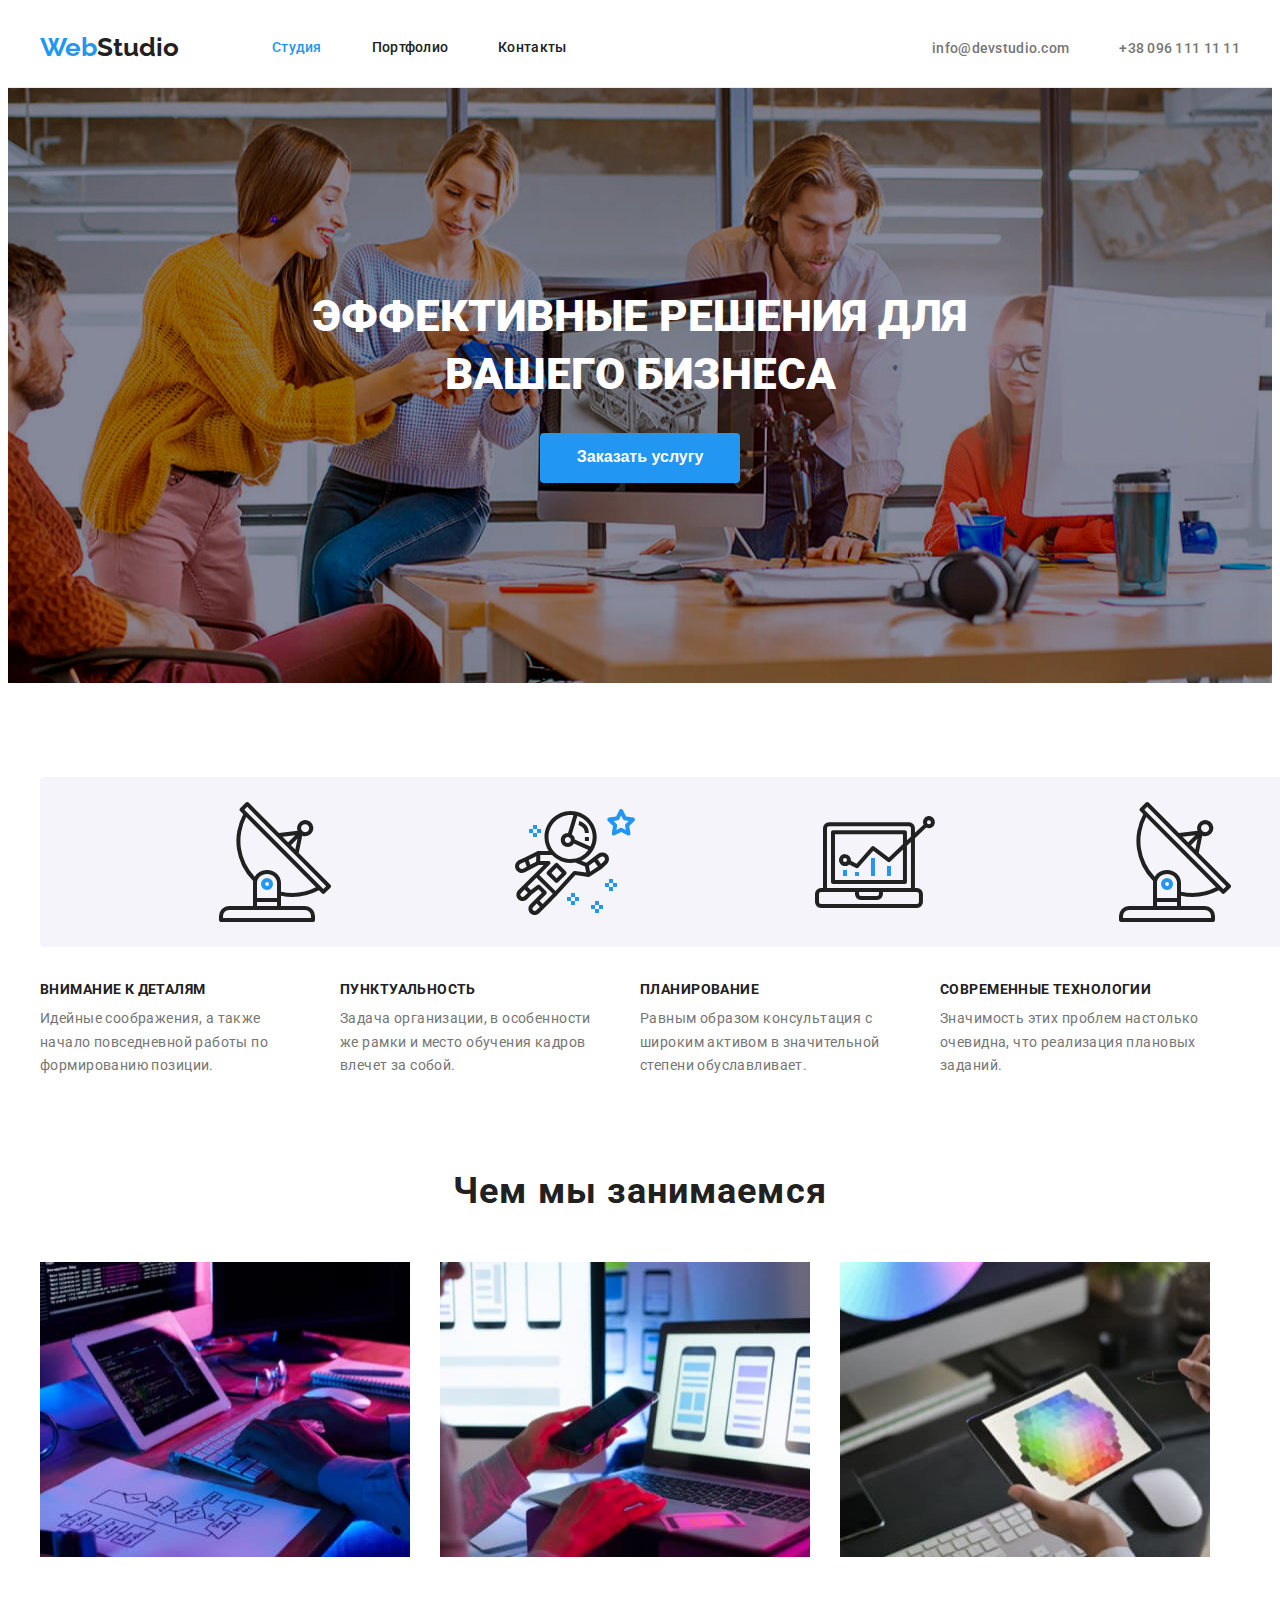
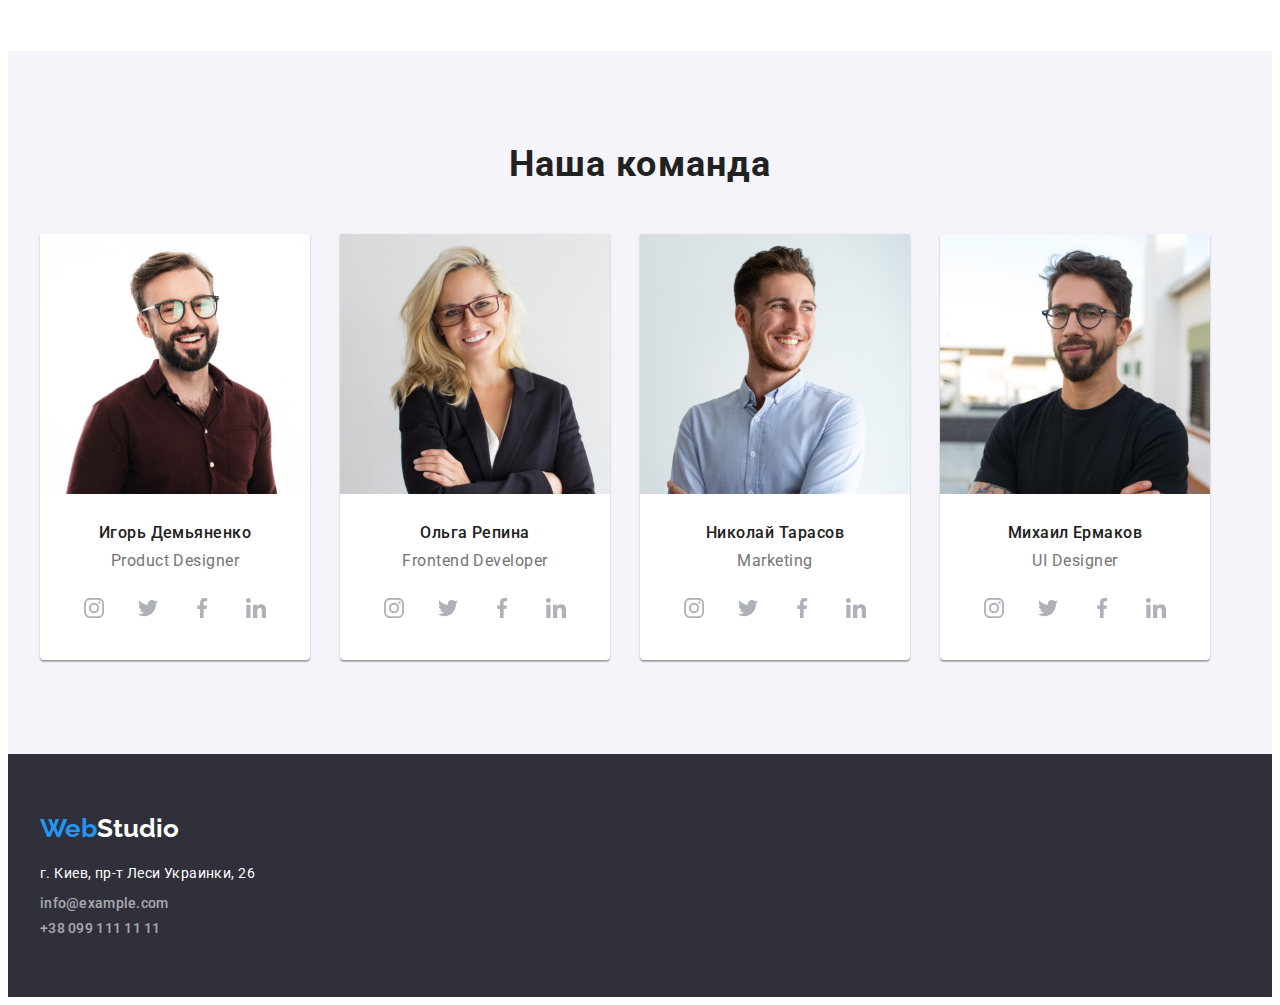
==== index.html @ b16c9fe1 "add bg +benefits icon" ====
<!DOCTYPE html>
<html lang="ru">
  <head>
    <meta charset="UTF-8" />
    <meta http-equiv="X-UA-Compatible" content="IE=edge" />
    <meta name="viewport" content="width=device-width, initial-scale=1.0" />
    <link rel="preconnect" href="https://fonts.googleapis.com" />
    <link rel="preconnect" href="https://fonts.gstatic.com" crossorigin />
    <link
      href="https://fonts.googleapis.com/css2?family=Raleway:wght@700&family=Roboto:wght@400;500;700;900&display=swap"
      rel="stylesheet"
    />
    <link
      rel="stylesheet"
      href="https://cdnjs.cloudflare.com/ajax/libs/modern-normalize/1.1.0/modern-normalize.min.css"
      integrity="sha512-wpPYUAdjBVSE4KJnH1VR1HeZfpl1ub8YT/NKx4PuQ5NmX2tKuGu6U/JRp5y+Y8XG2tV+wKQpNHVUX03MfMFn9Q=="
      crossorigin="anonymous"
      referrerpolicy="no-referrer"
    />
    <link rel="stylesheet" href="./css/styles.css" />
    <title>Document</title>
  </head>
  <body>
    <header>
      <div class="container flex">
      <nav class="flex">
        <a href="index.html" class="logo-head logo" lang="en"
          >Web<span class="logo-head-accent">Studio</span>
        </a>
        <ul class="list flex nav-ul">
          <li><a href="index.html" class="nav-link current">Студия</a></li>
          <li><a href="portfolio.html" class="nav-link">Портфолио</a></li>
          <li><a href="" class="nav-link">Контакты</a></li>
        </ul>
      </nav>
      <ul class="list flex contacts">
        <li>
          <a href="mailto:info@devstudio.com" class="contacts-nav">info@devstudio.com</a>
        </li>
         <li>
            <a href="tel:+380961111111" class="contacts-nav">+38 096 111 11 11</a>
         </li>
      </ul>
    </header>

    <main>
      <section class="order-section section-wrap section bg-image-order"> 
      <div class="container">
        <h1 class="order-title">Эффективные решения для вашего бизнеса</h1>
        <button type="button" class="order-button">Заказать услугу</button>
      </div>
      </section>
      
      <section class="section">
         <div class="container">
        <h2 class="visually-hidden">benefits</h2>
        <ul class="list flex list-benefits">
          <li class="benefit-cards">
            <svg class="benefits-icon" width="70" height="70"> 
               <use href="./images/icons.svg#icon-antenna"></use>
            </svg>
            <h3 class="benefit-title">Внимание к деталям</h3>
            <p class="benefit-text">
              Идейные соображения, а также начало повседневной работы по формированию позиции.
            </p>
          </li>

          <li class="benefit-cards">
            <svg class="benefits-icon" width="70" height="70"> 
               <use href="./images/icons.svg#icon-astronaut"></use>
            </svg>
            <h3 class="benefit-title">Пунктуальность</h3>
            <p class="benefit-text">
              Задача организации, в особенности же рамки и место обучения кадров влечет за собой.
            </p>
          </li>

          <li class="benefit-cards">
            <svg class="benefits-icon" width="70" height="70"> 
               <use href="./images/icons.svg#icon-diagram"></use>
            </svg>
            <h3 class="benefit-title">Планирование</h3>
            <p class="benefit-text">
              Равным образом консультация с широким активом в значительной степени обуславливает.
            </p>
          </li>

          <li class="benefit-cards">
            <svg class="benefits-icon" width="70" height="70"> 
               <use href="./images/icons.svg#icon-antenna"></use>
            </svg>
            <h3 class="benefit-title">Современные технологии</h3>
            <p class="benefit-text">
              Значимость этих проблем настолько очевидна, что реализация плановых заданий.
            </p>
          </li>
        </ul>
      </div>
      </section>

      <section class="section">
         <div class="container">
        <h2 class="title">Чем мы занимаемся</h2>
        <ul class="list-work flex">
          <li>
            <img src="./images/benefits-images/coding_1.jpg" alt="coding 1" width="370" height="295" />
          </li>
          <li>
            <img src="./images/benefits-images/coding_mobile.jpg" alt="coding mobile" width="370" height="295" />
          </li>
          <li>
            <img src="./images/benefits-images/graphic_tablet.jpg" alt="graphic tablet" width="370" height="295" />
          </li>
        </ul>
      </div>
      </section>

      <section class="hero-bg section">
      <div class="container">
        <h2 class="title">Наша команда</h2>

        <ul class="list flex list-hero">
          <li class="bg-cards">
            <img src="./images/hero-images/Igor.jpg" alt="Igor" width="270" height="260" />
            <div class="hero-text-card">
            <h3 class="hero-name">Игорь Демьяненко</h3>
            <p lang="en" class="hero-text">Product Designer</p>
            <ul class="list flex social-list">
               <li class="social-item">
                  <a 
                  class="social-link"
                  href=""
                  rel="noopener nooferrer"
                  target="_blank"
                  aria-label="instagram"
                  >  
                     <svg class="social-icon" width="20" height="20"> 
                        <use href="./images/icons.svg#icon-instagram"></use>
                     </svg>
                  </a>
               </li>
               <li class="social-item">
                  <a 
                  class="social-link"
                  href=""
                  rel="noopener nooferrer"
                  target="_blank"
                  aria-label="twitter"
                  >
                     <svg class="social-icon" width="20" height="20"> 
                        <use href="./images/icons.svg#icon-twitter"></use>
                     </svg>
                  </a>
               </li>
               <li class="social-item">
                  <a 
                  class="social-link"
                  href=""
                  rel="noopener nooferrer"
                  target="_blank"
                  aria-label="facebook"
                  >
                     <svg class="social-icon" width="20" height="20"> 
                        <use href="./images/icons.svg#icon-facebook"></use>
                     </svg>
                  </a>
               </li>
               <li class="social-item">
                  <a 
                  class="social-link"
                  href=""
                  rel="noopener nooferrer"
                  target="_blank"
                  aria-label="linkedin"
                  >
                     <svg class="social-icon" width="20" height="20"> 
                        <use href="./images/icons.svg#icon-linkedin"></use>
                     </svg>
                  </a>
               </li>
            </ul>
            </div>
          </li>

          <li class="bg-cards">
            <img src="./images/hero-images/Olga.jpg" alt="Olga" width="270" height="260" />
            <div class="hero-text-card">
            <h3 class="hero-name">Ольга Репина</h3>
            <p lang="en" class="hero-text">Frontend Developer</p>
            <ul class="list flex social-list">
               <li class="social-item">
                  <a 
                  class="social-link"
                  href=""
                  rel="noopener nooferrer"
                  target="_blank"
                  aria-label="instagram"
                  >  
                     <svg class="social-icon" width="20" height="20"> 
                        <use href="./images/icons.svg#icon-instagram"></use>
                     </svg>
                  </a>
               </li>
               <li class="social-item">
                  <a 
                  class="social-link"
                  href=""
                  rel="noopener nooferrer"
                  target="_blank"
                  aria-label="twitter"
                  >
                     <svg class="social-icon" width="20" height="20"> 
                        <use href="./images/icons.svg#icon-twitter"></use>
                     </svg>
                  </a>
               </li>
               <li class="social-item">
                  <a 
                  class="social-link"
                  href=""
                  rel="noopener nooferrer"
                  target="_blank"
                  aria-label="facebook"
                  >
                     <svg class="social-icon" width="20" height="20"> 
                        <use href="./images/icons.svg#icon-facebook"></use>
                     </svg>
                  </a>
               </li>
               <li class="social-item">
                  <a 
                  class="social-link"
                  href=""
                  rel="noopener nooferrer"
                  target="_blank"
                  aria-label="linkedin"
                  >
                     <svg class="social-icon" width="20" height="20"> 
                        <use href="./images/icons.svg#icon-linkedin"></use>
                     </svg>
                  </a>
               </li>
            </ul>
            </div>
          </li>

          <li class="bg-cards">
            <img src="./images/hero-images/Nicolai.jpg" alt="Nicolai" width="270" height="260" />
            <div class="hero-text-card">
            <h3 class="hero-name">Николай Тарасов</h3>
            <p lang="en" class="hero-text">Marketing</p>
            <ul class="list flex social-list">
               <li class="social-item">
                  <a 
                  class="social-link"
                  href=""
                  rel="noopener nooferrer"
                  target="_blank"
                  aria-label="instagram"
                  >  
                     <svg class="social-icon" width="20" height="20"> 
                        <use href="./images/icons.svg#icon-instagram"></use>
                     </svg>
                  </a>
               </li>
               <li class="social-item">
                  <a 
                  class="social-link"
                  href=""
                  rel="noopener nooferrer"
                  target="_blank"
                  aria-label="twitter"
                  >
                     <svg class="social-icon" width="20" height="20"> 
                        <use href="./images/icons.svg#icon-twitter"></use>
                     </svg>
                  </a>
               </li>
               <li class="social-item">
                  <a 
                  class="social-link"
                  href=""
                  rel="noopener nooferrer"
                  target="_blank"
                  aria-label="facebook"
                  >
                     <svg class="social-icon" width="20" height="20"> 
                        <use href="./images/icons.svg#icon-facebook"></use>
                     </svg>
                  </a>
               </li>
               <li class="social-item">
                  <a 
                  class="social-link"
                  href=""
                  rel="noopener nooferrer"
                  target="_blank"
                  aria-label="linkedin"
                  >
                     <svg class="social-icon" width="20" height="20"> 
                        <use href="./images/icons.svg#icon-linkedin"></use>
                     </svg>
                  </a>
               </li>
            </ul>
            </div>
          </li>

          <li class="bg-cards">
            <img src="./images/hero-images/Mihail.jpg" alt="Mihail" width="270" height="260" />
            <div class="hero-text-card">
            <h3 class="hero-name">Михаил Ермаков</h3>
            <p lang="en" class="hero-text">UI Designer</p>
            <ul class="list flex social-list">
               <li class="social-item">
                  <a 
                  class="social-link"
                  href=""
                  rel="noopener nooferrer"
                  target="_blank"
                  aria-label="instagram"
                  >  
                     <svg class="social-icon" width="20" height="20"> 
                        <use href="./images/icons.svg#icon-instagram"></use>
                     </svg>
                  </a>
               </li>
               <li class="social-item">
                  <a 
                  class="social-link"
                  href=""
                  rel="noopener nooferrer"
                  target="_blank"
                  aria-label="twitter"
                  >
                     <svg class="social-icon" width="20" height="20"> 
                        <use href="./images/icons.svg#icon-twitter"></use>
                     </svg>
                  </a>
               </li>
               <li class="social-item">
                  <a 
                  class="social-link"
                  href=""
                  rel="noopener nooferrer"
                  target="_blank"
                  aria-label="facebook"
                  >
                     <svg class="social-icon" width="20" height="20"> 
                        <use href="./images/icons.svg#icon-facebook"></use>
                     </svg>
                  </a>
               </li>
               <li class="social-item">
                  <a 
                  class="social-link"
                  href=""
                  rel="noopener nooferrer"
                  target="_blank"
                  aria-label="linkedin"
                  >
                     <svg class="social-icon" width="20" height="20"> 
                        <use href="./images/icons.svg#icon-linkedin"></use>
                     </svg>
                  </a>
               </li>
            </ul>
         </div>
          </li>
        </ul>
      </div>
      </section>
    </main>

    <footer class="footer-bg">
      <div class="container">
      <a href="index.html" lang="en" class="logo-foot"
        >Web<span class="logo-foot-accent">Studio</span></a
      >
      <address>
        <ul class="list foot-align">
          <li class="list-foot-item">
            <a
              href="//www.google.com/maps/place/бул.+Леси+Украинки,+26"
              target="_blank"
              class="address"
              >г. Киев, пр-т Леси Украинки, 26</a
            >
          </li>
          <li class="list-foot-item"><a href="mailto:info@example.com" class="contacts-foot">info@example.com</a></li>
          <li><a href="tel:+380991111111" class="contacts-foot">+38 099 111 11 11</a></li>
        </ul>
      </address>
      </div>
    </footer>
  </body>
</html>
---- css/styles.css ----
:root {
  /*fonts*/
  --main-fonts: 'Roboto', sans-serif;
  --logo-fonts: 'Raleway', sans-serif;

  /*bg colors*/
  --dark-bg-color: #2f303a;
  --light-bg-color: #f5f4fa;

  /*text colors*/
  --main-text-color: #212121;
  --accent-text-color: #2196f3;
}

body {
  font-family: var(--main-fonts), sans-serif;
  color: var(--main-text-color);
}
header {
  border-bottom: 1px solid #ececec;
}
img {
  display: block;
}

h1,
h2,
h3,
h4,
h5,
h6,
p,
ul {
  margin: 0;
  padding: 0;
}
.list {
  list-style: none;
}
.title {
  margin-bottom: 50px;
  font-weight: 700;
  font-size: 36px;
  line-height: 1.1;
  text-align: center;
  letter-spacing: 0.03em;
  color: var(--main-text-color);
}
.flex {
  display: flex;
  align-items: center;
}
.section {
  padding-top: 94px;
  padding-bottom: 94px;
}
.section:nth-child(2) {
  padding-bottom: 0;
}

.container {
  width: 1200px;
  padding-right: 15px;
  padding-left: 15px;
  margin-left: auto;
  margin-right: auto;
}

/*header*/
.logo-head {
  font-family: var(--logo-fonts);
  font-weight: 700;
  font-size: 26px;
  line-height: 1.1;
  text-decoration: none;
  color: var(--accent-text-color);
}
.logo-head-accent {
  color: var(--main-text-color);
}
.nav-ul {
  margin-left: 93px;
  gap: 50px;
}
.nav-link {
  padding-top: 32px;
  padding-bottom: 32px;
  font-weight: 500;
  font-size: 14px;
  line-height: 1.1;
  letter-spacing: 0.02em;
  text-decoration: none;
  color: var(--main-text-color);
  display: block;
}
.current {
  font-weight: 500;
  font-size: 14px;
  line-height: 1.1;
  letter-spacing: 0.02em;
  text-decoration: none;
  color: var(--accent-text-color);
}
.nav-link:hover {
  color: var(--accent-text-color);
}
.nav-link:focus {
  color: var(--accent-text-color);
}
.contacts {
  margin-left: auto;
  gap: 50px;
}
.contacts-nav {
  font-weight: 500;
  font-size: 14px;
  line-height: 1.1;
  letter-spacing: 0.02em;
  text-decoration: none;
  color: #757575;
}
.contacts-nav:hover {
  color: var(--accent-text-color);
}
.contacts-nav:focus {
  color: var(--accent-text-color);
}

/*index html*/

/*order section*/
.section-wrap {
  padding-top: 200px;
  padding-bottom: 200px;
  text-align: center;
}
.order-section {
  background: var(--dark-bg-color);
}
.order-title {
  width: 700px;
  margin: 0 auto;

  text-transform: uppercase;
  font-weight: 900;
  font-size: 44px;
  line-height: 1.3;
  color: #ffffff;
}
.order-button {
  box-shadow: 0px 4px 4px rgba(0, 0, 0, 0.15);
  border: none;
  border-radius: 4px;

  margin-top: 30px;
  min-height: 50px;
  min-width: 200px;
  padding: 10px 32px;

  font-weight: 700;
  font-size: 16px;
  line-height: 1.8;
  color: #ffffff;
  cursor: pointer;
  background-color: var(--accent-text-color);
}
.order-button:hover {
  background-color: #188ce8;
}
.order-button:focus {
  background-color: #188ce8;
}
.bg-image-order {
  max-width: 1600px;
  margin-left: auto;
  margin-right: auto;

  background-repeat: no-repeat;
  background-image: url(/images/background.jpg);
  background-position: center;
}
/*benefits section*/
.visually-hidden {
  position: absolute;
  width: 1px;
  height: 1px;
  margin: -1px;
  border: 0;
  padding: 0;
  white-space: nowrap;
  clip-path: inset(100%);
  clip: rect(0 0 0 0);
  overflow: hidden;
}
.benefit-cards {
  width: 270px;
}
.list-benefits {
  gap: 30px;
}
.benefit-title {
  font-weight: 700;
  font-size: 14px;
  line-height: 16px;
  letter-spacing: 0.03em;
  text-transform: uppercase;
  color: var(--main-text-color);
}
.benefit-text {
  margin-top: 10px;
  font-weight: 400;
  font-size: 14px;
  line-height: 1.7;
  letter-spacing: 0.03em;
  color: #757575;
}
.list-work {
  list-style: none;
  gap: 30px;
}
.benefits-icon {
   width: 270px;
   height: 120px;
   background: #F5F4FA;
   border-radius: 4px;
   padding: 25px 100px;
   margin-bottom: 30px;
}
/*hero section*/

.hero-bg {
  background-color: var(--light-bg-color);
}

.hero-name {
  font-weight: 500;
  font-size: 16px;
  line-height: 1.1;
  text-align: center;
  letter-spacing: 0.03em;
  color: var(--main-text-color);
}
.hero-text {
  margin-top: 10px;
  font-weight: 400;
  font-size: 16px;
  line-height: 1.1;
  text-align: center;
  letter-spacing: 0.03em;
  color: #757575;
  margin-bottom: 16px;
}
.list-hero {
  gap: 30px;
}
.hero-text-card {
  padding: 30px 20px;
}
.bg-cards {
  width: 270px;
  padding: auto;

  background: #ffffff;
  box-shadow: 0px 1px 3px rgba(0, 0, 0, 0.12), 0px 1px 1px rgba(0, 0, 0, 0.14),
    0px 2px 1px rgba(0, 0, 0, 0.2);
  border-radius: 0px 0px 4px 4px;
}
.social-list {
  align-items: center;
  justify-content: center;
  gap: 10px;
}
.social-item {
}
.social-link {
  align-items: center;
  justify-content: center;
  display: flex;
  width: 44px;
  height: 44px;
  background-color: #ffffff;
  border-radius: 50%;
}
.social-icon {
  fill: #afb1b8;
}
.social-link:hover,
.social-link:focus {
  background-color: #2196f3;
}
.social-link:hover .social-icon,
.social-link:focus .social-icon {
  fill: #ffffff;
}

/*portfolio*/

/*section*/
.portfolio-section {
  padding-top: 94px;
  padding-bottom: 94px;
}
.visually-hidden {
  position: absolute;
  width: 1px;
  height: 1px;
  margin: -1px;
  border: 0;
  padding: 0;
  white-space: nowrap;
  clip-path: inset(100%);
  clip: rect(0 0 0 0);
  overflow: hidden;
}
.nav-butons {
  background: #f5f4fa;
  border: none;
  border-radius: 4px;

  font-weight: 500;
  font-size: 16px;
  line-height: 1.6;
  text-align: center;
  letter-spacing: 0.03em;
  cursor: pointer;
  color: var(--main-text-color);
  background: var(--light-bg-color);
  padding: 6px 22px;
}
.current-btn {
  background: #2196f3;
  box-shadow: 0px 4px 4px rgba(0, 0, 0, 0.15);
  color: #ffffff;
  background: var(--accent-text-color);
}
.flex-btn {
  justify-content: center;
  display: flex;
  gap: 8px;
}

.flex-wrap-portfolio {
  padding: 0;
  margin: 0;
  margin-top: 50px;
  display: flex;
  flex-wrap: wrap;
  gap: 30px;
}
.hero-card {
  display: inline-block;

  background: #ffffff;

  cursor: pointer;
  text-decoration: none;
}
.text-card {
  border-left: 1px solid #eeeeee;
  border-right: 1px solid #eeeeee;
  border-bottom: 1px solid #eeeeee;
  padding: 20px 24px;
}
.hero-title {
  margin-bottom: 4px;
  font-weight: 700;
  font-size: 18px;
  line-height: 2;
  letter-spacing: 0.06em;
  color: var(--main-text-color);
}
.portfolio-text {
  display: inline;
  padding-left: 0px;
  font-weight: 400;
  font-size: 16px;
  line-height: 1.8;
  letter-spacing: 0.03em;
  color: #757575;
}
.nav-butons:hover {
  color: #ffffff;
  background-color: var(--accent-text-color);
}
.nav-butons:focus {
  color: #ffffff;
  background-color: var(--accent-text-color);
}

/*footer*/
.footer-bg {
  padding-top: 60px;
  padding-bottom: 60px;
  background: var(--dark-bg-color);
}
.foot-align {
  padding-left: 0;
}
.logo-foot {
  margin-bottom: 20px;
  display: inline-block;
  font-family: var(--logo-fonts);
  font-weight: 700;
  font-size: 26px;
  line-height: 1.1;
  text-decoration: none;
  color: var(--accent-text-color);
}
.logo-foot-accent {
  color: #ffffff;
}
.list-foot-item {
  margin-top: 0;
  margin-bottom: 10px;
}
.address {
  display: block;
  font-style: normal;
  font-weight: 400;
  font-size: 14px;
  line-height: 1.7;
  letter-spacing: 0.03em;
  color: #ffffff;
  text-decoration: none;
}
.contacts-foot {
  display: block;
  font-style: normal;
  font-weight: 500;
  font-size: 14px;
  line-height: 1.1;
  letter-spacing: 0.02em;
  text-decoration: none;
  color: rgba(255, 255, 255, 0.6);
}
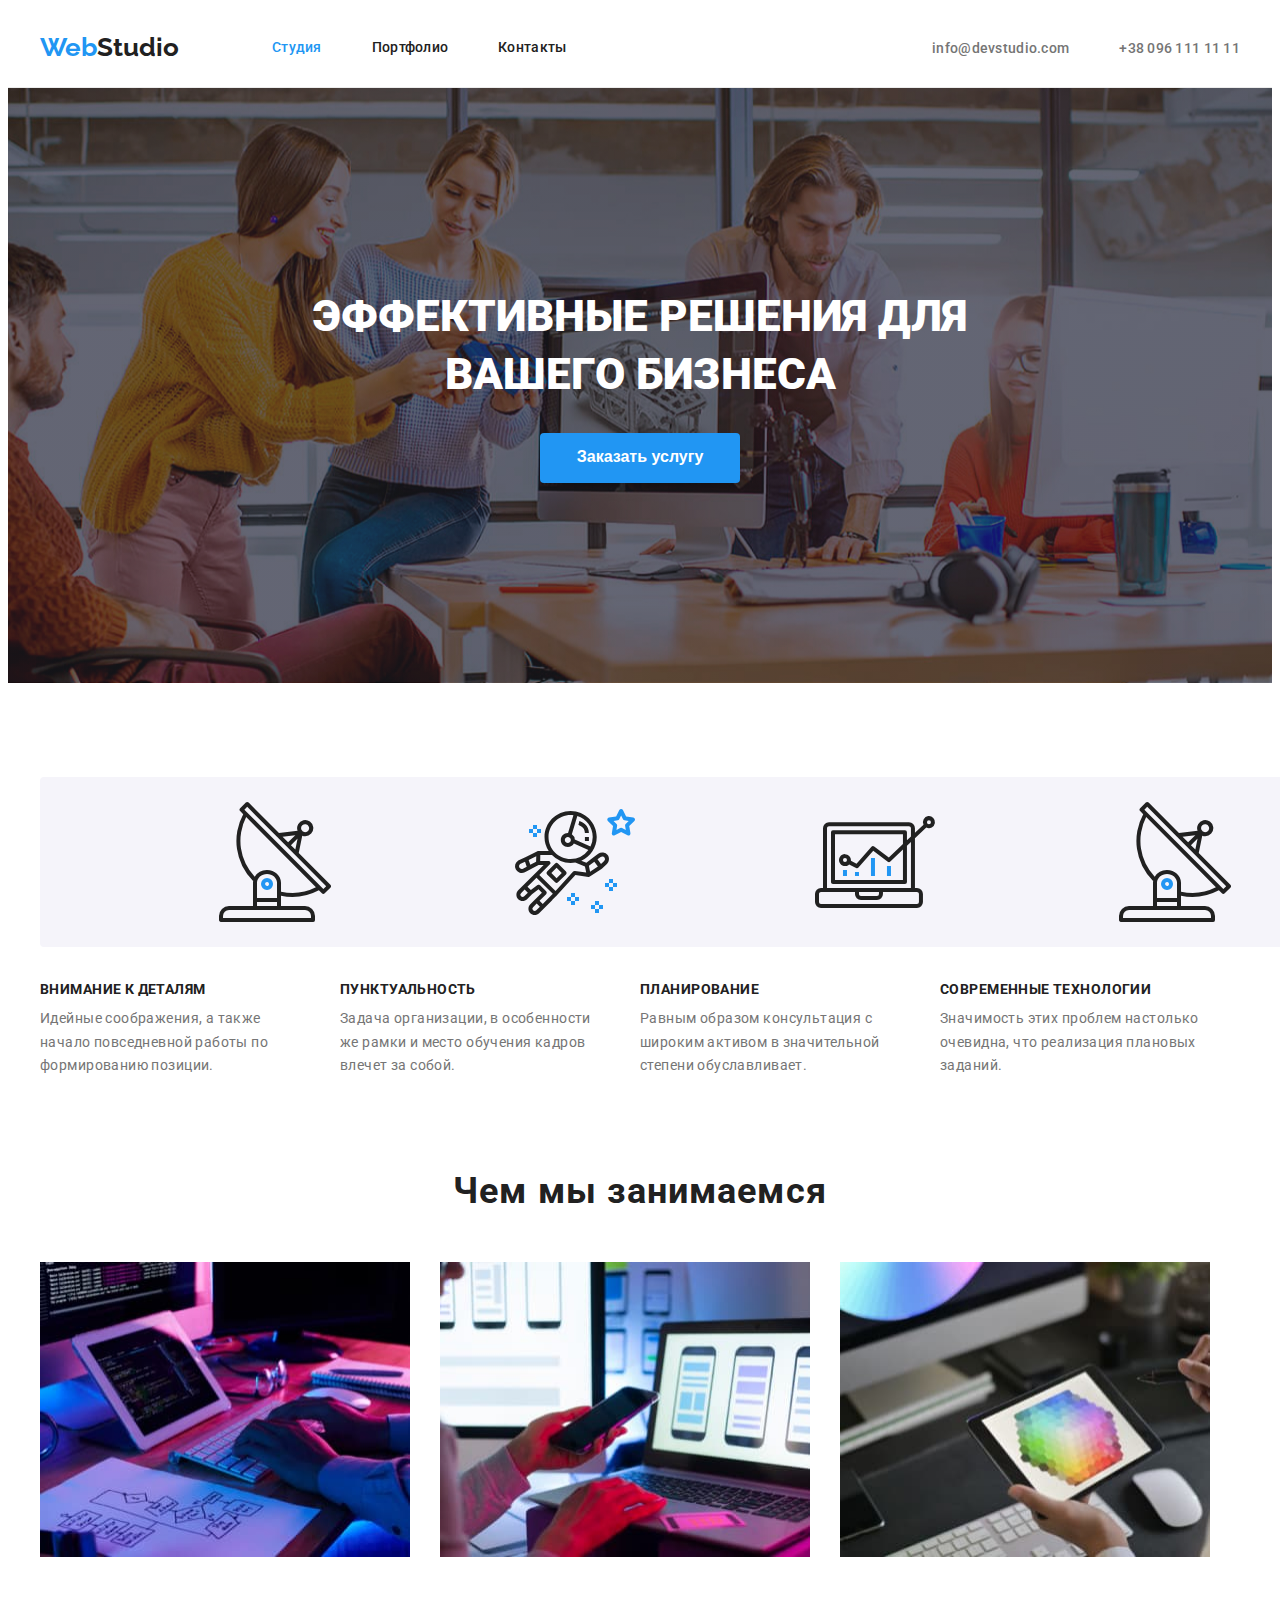
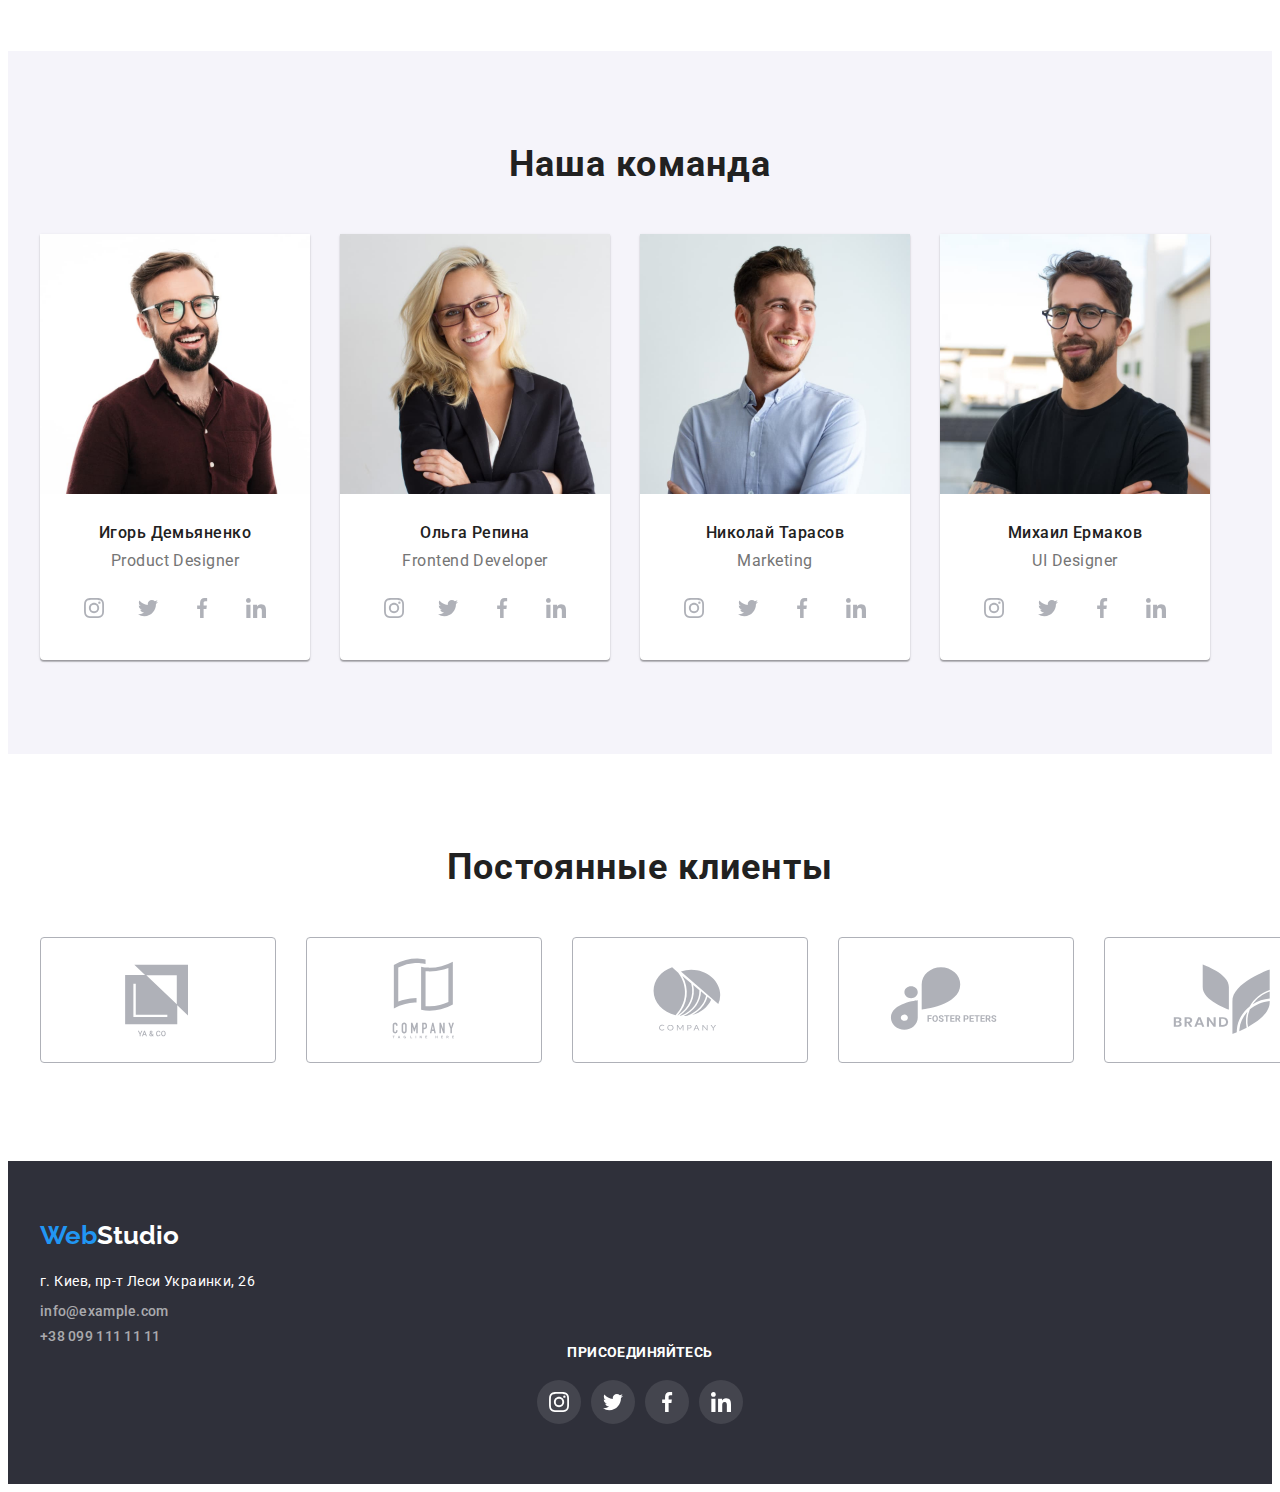
==== commit b45ffa6c: "update" ====
--- a/index.html
+++ b/index.html
@@ -44,7 +44,7 @@
     </header>
 
     <main>
-      <section class="order-section section-wrap section bg-image-order"> 
+      <section class="order-section section-wrap section  bg-image-order"> 
       <div class="container">
         <h1 class="order-title">Эффективные решения для вашего бизнеса</h1>
         <button type="button" class="order-button">Заказать услугу</button>
@@ -370,10 +370,49 @@
         </ul>
       </div>
       </section>
+
+      <section class="section">
+         <div class="container"> 
+            <h3 class="title">Постоянные клиенты</h3>
+            <ul class="list flex clients-list">
+               <li>
+                  <svg class="clients-icon" width="106px" height="60px"> 
+               <use href="./images/icons.svg#icon-Logo-1"></use>
+            </svg>
+               </li>
+               <li>
+                  <svg class="clients-icon" width="106px" height="60px"> 
+               <use href="./images/icons.svg#icon-Logo-2"></use>
+            </svg>
+               </li>
+               <li>
+                  <svg class="clients-icon" width="106px" height="60px"> 
+               <use href="./images/icons.svg#icon-Logo-3"></use>
+            </svg>
+               </li>
+               <li>
+                  <svg class="clients-icon" width="106px" height="60px"> 
+               <use href="./images/icons.svg#icon-Logo-4"></use>
+            </svg>
+               </li>
+               <li>
+                  <svg class="clients-icon" width="106px" height="60px"> 
+               <use href="./images/icons.svg#icon-Logo-5"></use>
+            </svg>
+               </li>
+               <li>
+                  <svg class="clients-icon" width="106px" height="60px"> 
+               <use href="./images/icons.svg#icon-Logo-6"></use>
+            </svg>
+               </li>
+            </ul>
+         </div>
+      </section>
     </main>
 
     <footer class="footer-bg">
       <div class="container">
+      <div>
       <a href="index.html" lang="en" class="logo-foot"
         >Web<span class="logo-foot-accent">Studio</span></a
       >
@@ -392,6 +431,65 @@
         </ul>
       </address>
       </div>
+      </div>
+
+      <div>
+         <h3 class="foot-title">присоединяйтесь</h3>
+         <ul class="list flex social-list-foot">
+               <li class="social-item">
+                  <a 
+                  class="social-link-foot"
+                  href=""
+                  rel="noopener nooferrer"
+                  target="_blank"
+                  aria-label="instagram"
+                  >  
+                     <svg class="social-icon-foot" width="20" height="20"> 
+                        <use href="./images/icons.svg#icon-instagram"></use>
+                     </svg>
+                  </a>
+               </li>
+               <li class="social-item">
+                  <a 
+                  class="social-link-foot"
+                  href=""
+                  rel="noopener nooferrer"
+                  target="_blank"
+                  aria-label="twitter"
+                  >
+                     <svg class="social-icon-foot" width="20" height="20"> 
+                        <use href="./images/icons.svg#icon-twitter"></use>
+                     </svg>
+                  </a>
+               </li>
+               <li class="social-item">
+                  <a 
+                  class="social-link-foot"
+                  href=""
+                  rel="noopener nooferrer"
+                  target="_blank"
+                  aria-label="facebook"
+                  >
+                     <svg class="social-icon-foot" width="20" height="20"> 
+                        <use href="./images/icons.svg#icon-facebook"></use>
+                     </svg>
+                  </a>
+               </li>
+               <li class="social-item-foot">
+                  <a 
+                  class="social-link-foot"
+                  href=""
+                  rel="noopener nooferrer"
+                  target="_blank"
+                  aria-label="linkedin"
+                  >
+                     <svg class="social-icon-foot" width="20" height="20"> 
+                        <use href="./images/icons.svg#icon-linkedin"></use>
+                     </svg>
+                  </a>
+               </li>
+            </ul>
+      </div>
     </footer>
   </body>
 </html>
--- a/css/styles.css
+++ b/css/styles.css
@@ -170,15 +170,18 @@
 .order-button:focus {
   background-color: #188ce8;
 }
+
 .bg-image-order {
   max-width: 1600px;
   margin-left: auto;
   margin-right: auto;
 
   background-repeat: no-repeat;
-  background-image: url(/images/background.jpg);
+  background-image: linear-gradient(to right, rgba(47, 48, 58, 0.4), rgba(47, 48, 58, 0.4)),
+    url(/images/background.jpg);
   background-position: center;
 }
+
 /*benefits section*/
 .visually-hidden {
   position: absolute;
@@ -219,12 +222,12 @@
   gap: 30px;
 }
 .benefits-icon {
-   width: 270px;
-   height: 120px;
-   background: #F5F4FA;
-   border-radius: 4px;
-   padding: 25px 100px;
-   margin-bottom: 30px;
+  width: 270px;
+  height: 120px;
+  background: #f5f4fa;
+  border-radius: 4px;
+  padding: 25px 100px;
+  margin-bottom: 30px;
 }
 /*hero section*/
 
@@ -387,6 +390,27 @@
   background-color: var(--accent-text-color);
 }
 
+/*clients section*/
+.clients-list {
+  margin-top: 30px;
+  gap: 30px;
+}
+.clients-icon {
+  width: 170px;
+  height: 92px;
+  padding: 16px 32px;
+
+  background-color: #ffffff;
+  border: 1px solid #afb1b8;
+  border-radius: 4px;
+  fill: #afb1b8;
+}
+.clients-icon:hover,
+.clients-icon:focus {
+  border: 1px solid #2196f3;
+  fill: #2196f3;
+}
+
 /*footer*/
 .footer-bg {
   padding-top: 60px;
@@ -433,3 +457,42 @@
   text-decoration: none;
   color: rgba(255, 255, 255, 0.6);
 }
+
+
+.foot-title {
+  margin-bottom: 20px;
+  text-align: center;
+  font-weight: 700;
+  font-size: 14px;
+  line-height: 16px;
+  letter-spacing: 0.03em;
+  text-transform: uppercase;
+  color: #ffffff;
+}
+.social-list-foot {
+  align-items: center;
+  justify-content: center;
+  gap: 10px;
+}
+.social-link-foot {
+  align-items: center;
+  justify-content: center;
+  display: flex;
+  width: 44px;
+  height: 44px;
+  background-color: rgba(255, 255, 255, 10%);
+  border-radius: 50%;
+}
+.social-item-foot {
+}
+.social-link-foot:hover,
+.social-link-foot:focus {
+  background-color: #2196f3;
+}
+.social-link-foot:hover .social-icon-foot,
+.social-link-foot:focus .social-icon-foot {
+  fill: #ffffff;
+}
+.social-icon-foot {
+  fill: #ffffff;
+}
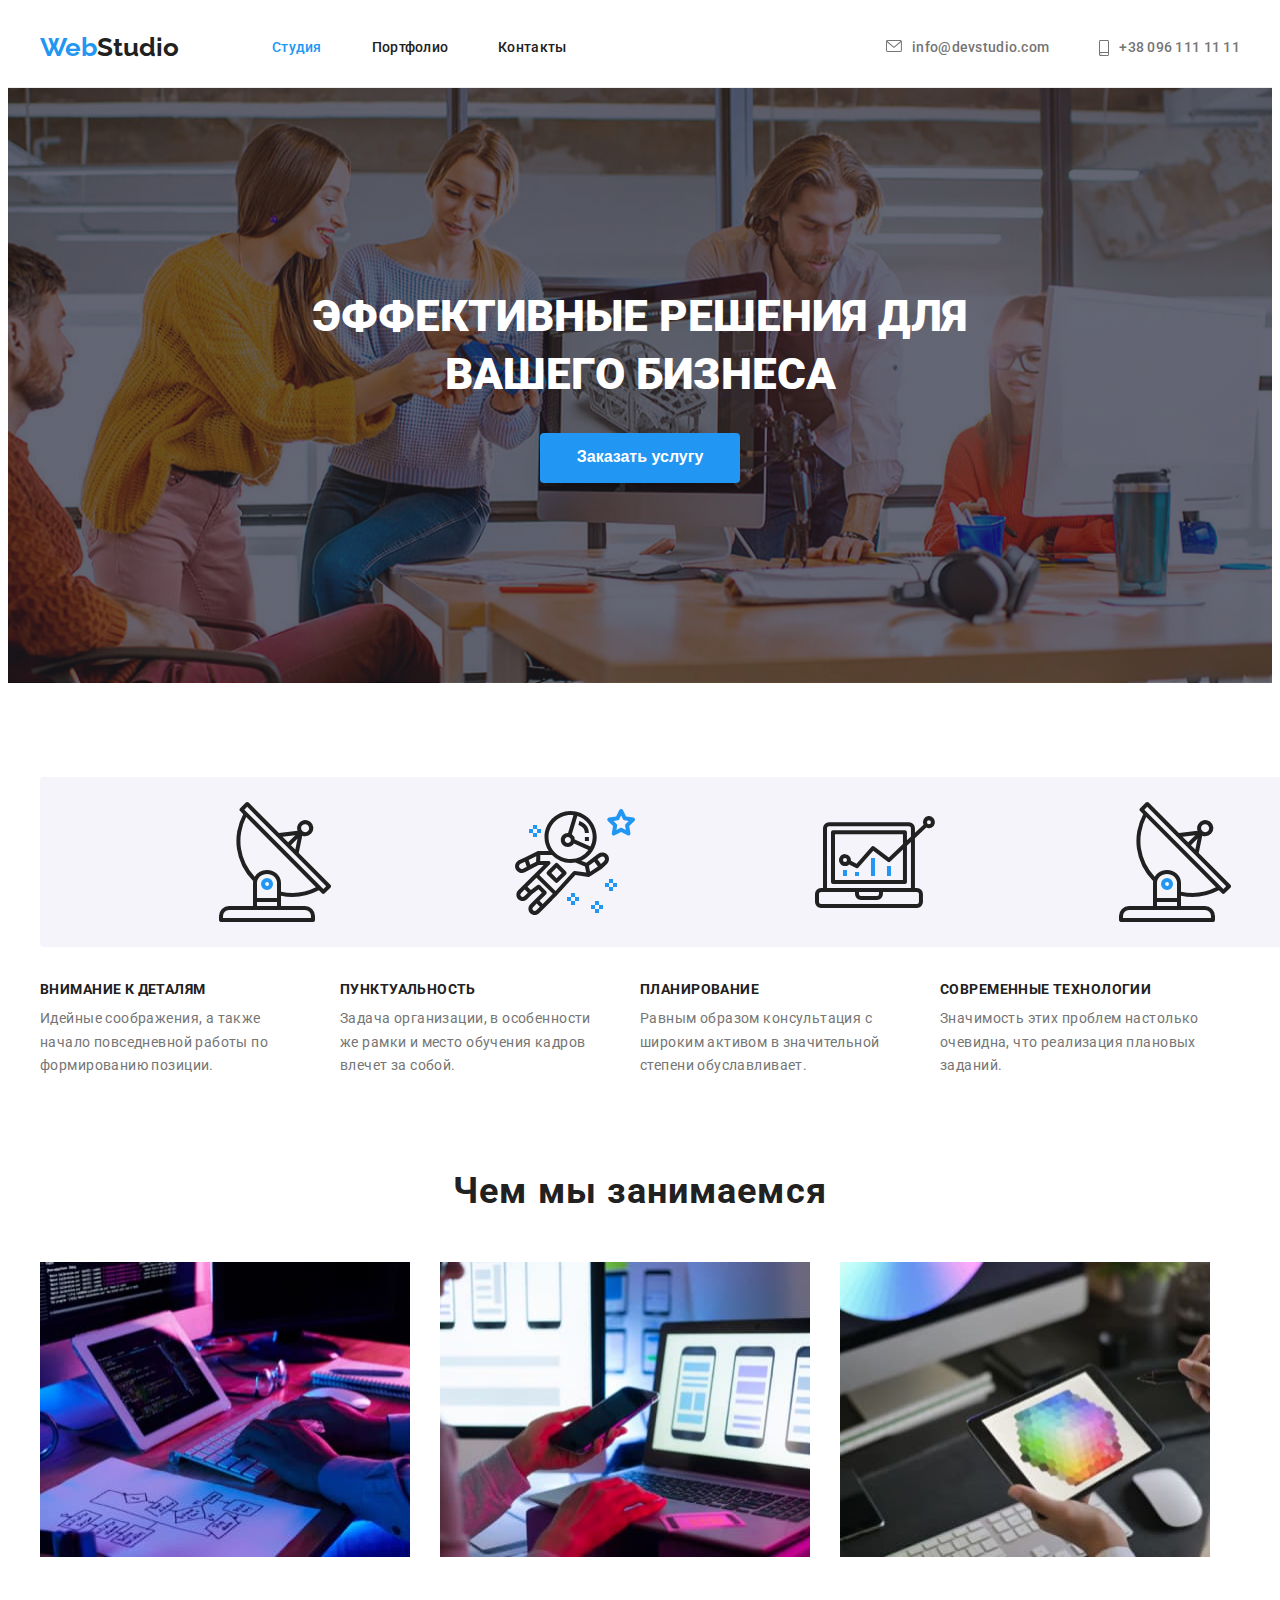
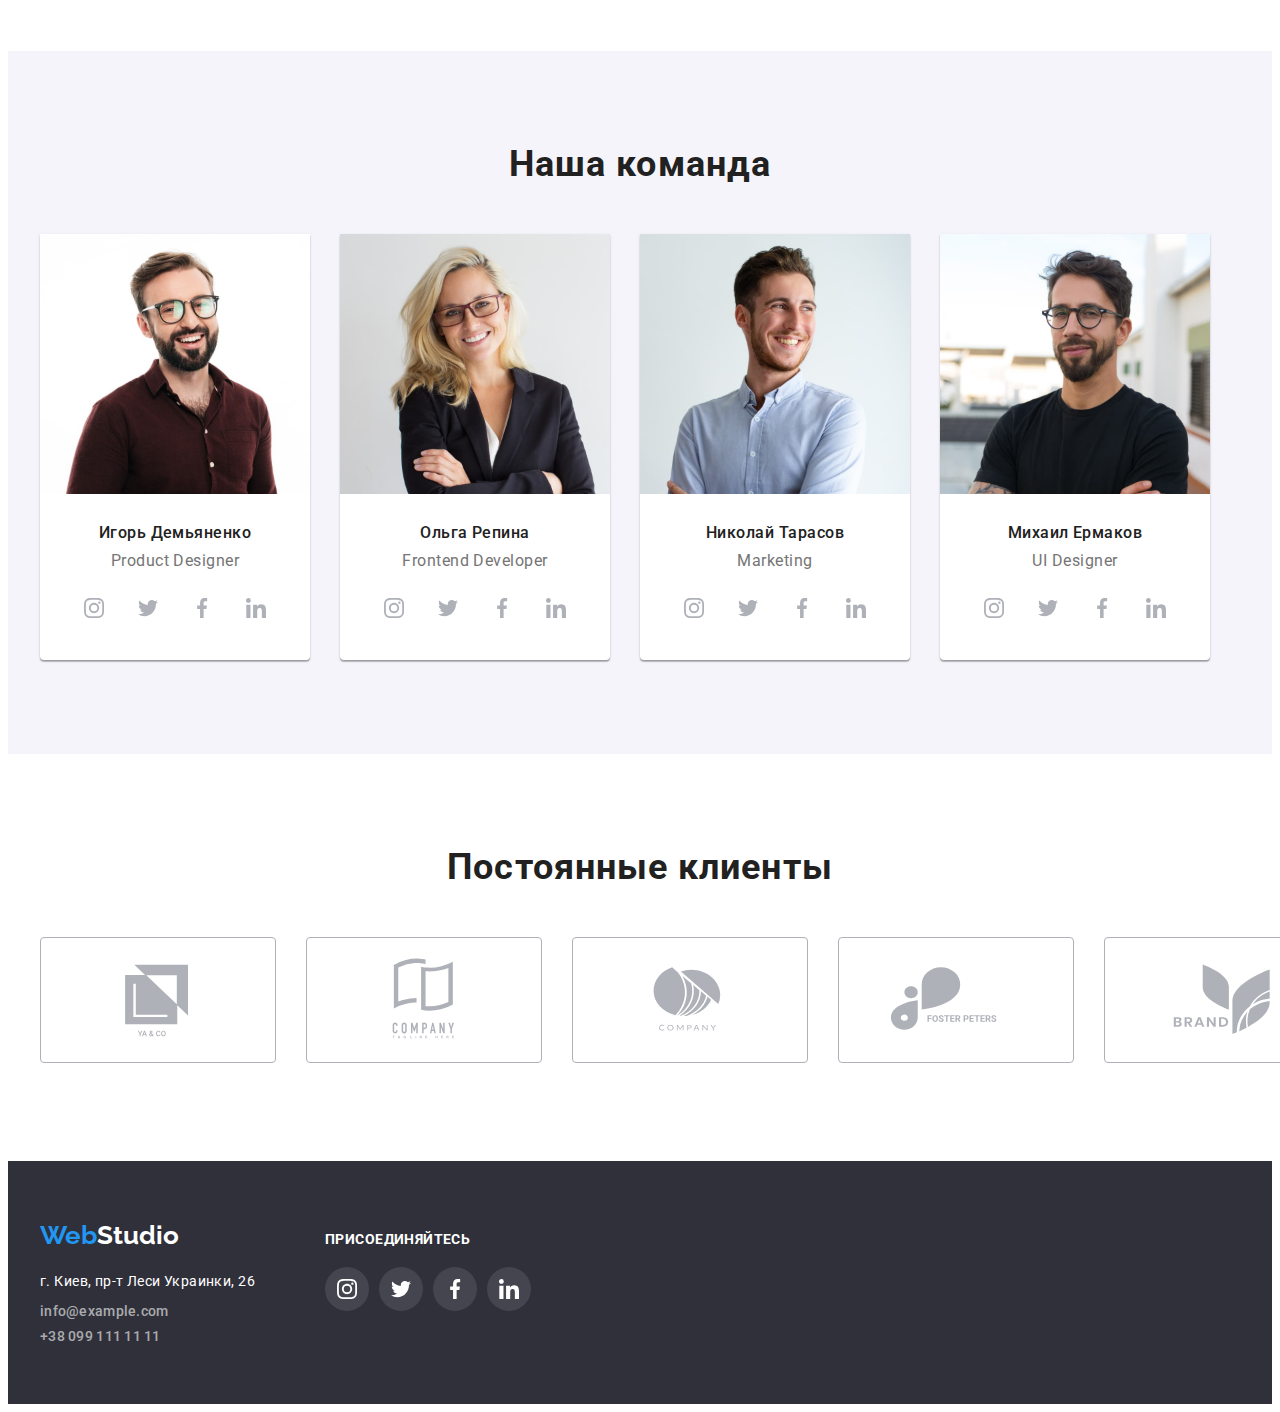
==== commit 53b695bf: "upd" ====
--- a/index.html
+++ b/index.html
@@ -34,11 +34,17 @@
         </ul>
       </nav>
       <ul class="list flex contacts">
-        <li>
-          <a href="mailto:info@devstudio.com" class="contacts-nav">info@devstudio.com</a>
+        <li class="contacts-item">
+          <a class="contacts-nav" href="mailto:info@devstudio.com" > 
+            <svg class="contacts-icon" width="16" height="12"> 
+               <use href="./images/icons.svg#icon-mail"></use>
+            </svg>info@devstudio.com</a>
         </li>
-         <li>
-            <a href="tel:+380961111111" class="contacts-nav">+38 096 111 11 11</a>
+         <li class="contacts-item">
+            <a class="contacts-nav" href="tel:+380961111111" > 
+            <svg class="contacts-icon" width="10" height="16"> 
+               <use href="./images/icons.svg#icon-smartphone"></use>
+            </svg>+38 096 111 11 11</a>
          </li>
       </ul>
     </header>
@@ -411,7 +417,7 @@
     </main>
 
     <footer class="footer-bg">
-      <div class="container">
+      <div class="container flex blocks">
       <div>
       <a href="index.html" lang="en" class="logo-foot"
         >Web<span class="logo-foot-accent">Studio</span></a
@@ -431,9 +437,9 @@
         </ul>
       </address>
       </div>
-      </div>
-
-      <div>
+ 
+
+      <div  class="foot-rigth-block">
          <h3 class="foot-title">присоединяйтесь</h3>
          <ul class="list flex social-list-foot">
                <li class="social-item">
@@ -490,6 +496,7 @@
                </li>
             </ul>
       </div>
+      </div>
     </footer>
   </body>
 </html>
--- a/css/styles.css
+++ b/css/styles.css
@@ -108,10 +108,17 @@
   color: var(--accent-text-color);
 }
 .contacts {
+  align-items: center;
+  justify-content: center;
   margin-left: auto;
   gap: 50px;
 }
+.contacts-item {
+  display: flex;
+  justify-content: center;
+}
 .contacts-nav {
+  display: flex;
   font-weight: 500;
   font-size: 14px;
   line-height: 1.1;
@@ -119,11 +126,18 @@
   text-decoration: none;
   color: #757575;
 }
-.contacts-nav:hover {
-  color: var(--accent-text-color);
-}
+
+.contacts-nav:hover,
 .contacts-nav:focus {
   color: var(--accent-text-color);
+}
+.contacts-icon {
+  fill: #757575;
+  margin-right: 10px;
+}
+.contacts-nav:hover .contacts-icon,
+.contacts-nav:focus .contacts-icon {
+  fill: var(--accent-text-color);
 }
 
 /*index html*/
@@ -358,6 +372,11 @@
   cursor: pointer;
   text-decoration: none;
 }
+.hero-card:hover,
+.hero-card:focus {
+  box-shadow: 0px 1px 1px rgba(0, 0, 0, 0.12), 0px 4px 4px rgba(0, 0, 0, 0.06),
+    1px 4px 6px rgba(0, 0, 0, 0.16);
+}
 .text-card {
   border-left: 1px solid #eeeeee;
   border-right: 1px solid #eeeeee;
@@ -381,13 +400,12 @@
   letter-spacing: 0.03em;
   color: #757575;
 }
-.nav-butons:hover {
+.nav-butons:hover,
+.nav-butons:focus {
   color: #ffffff;
   background-color: var(--accent-text-color);
-}
-.nav-butons:focus {
-  color: #ffffff;
-  background-color: var(--accent-text-color);
+  box-shadow: 0px 3px 1px rgba(0, 0, 0, 0.1), 0px 1px 2px rgba(0, 0, 0, 0.08),
+    0px 2px 2px rgba(0, 0, 0, 0.12);
 }
 
 /*clients section*/
@@ -457,9 +475,15 @@
   text-decoration: none;
   color: rgba(255, 255, 255, 0.6);
 }
-
-
+.blocks {
+  align-items: baseline;
+}
+.foot-rigth-block {
+  margin-left: 70px;
+}
 .foot-title {
+  padding-left: 0;
+  display: inline-block;
   margin-bottom: 20px;
   text-align: center;
   font-weight: 700;
@@ -483,16 +507,10 @@
   background-color: rgba(255, 255, 255, 10%);
   border-radius: 50%;
 }
-.social-item-foot {
-}
 .social-link-foot:hover,
 .social-link-foot:focus {
   background-color: #2196f3;
 }
-.social-link-foot:hover .social-icon-foot,
-.social-link-foot:focus .social-icon-foot {
-  fill: #ffffff;
-}
 .social-icon-foot {
   fill: #ffffff;
 }
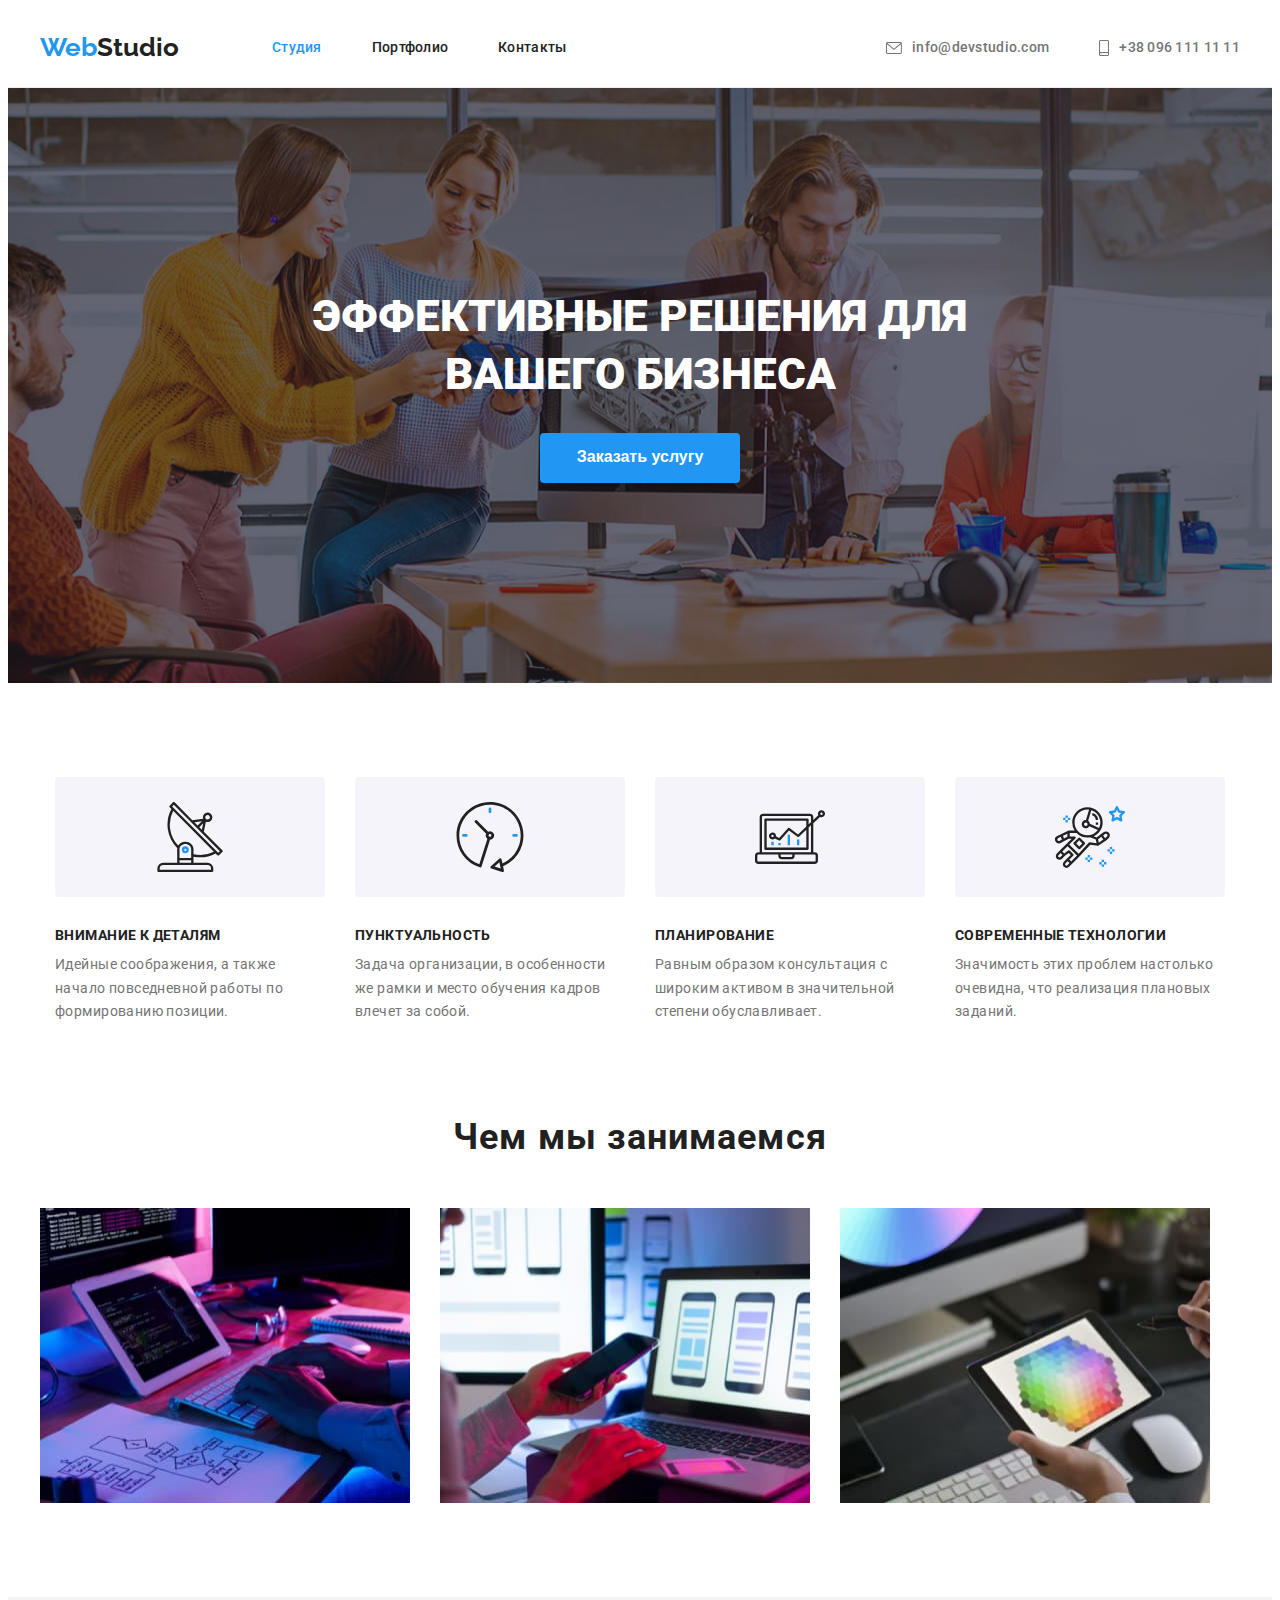
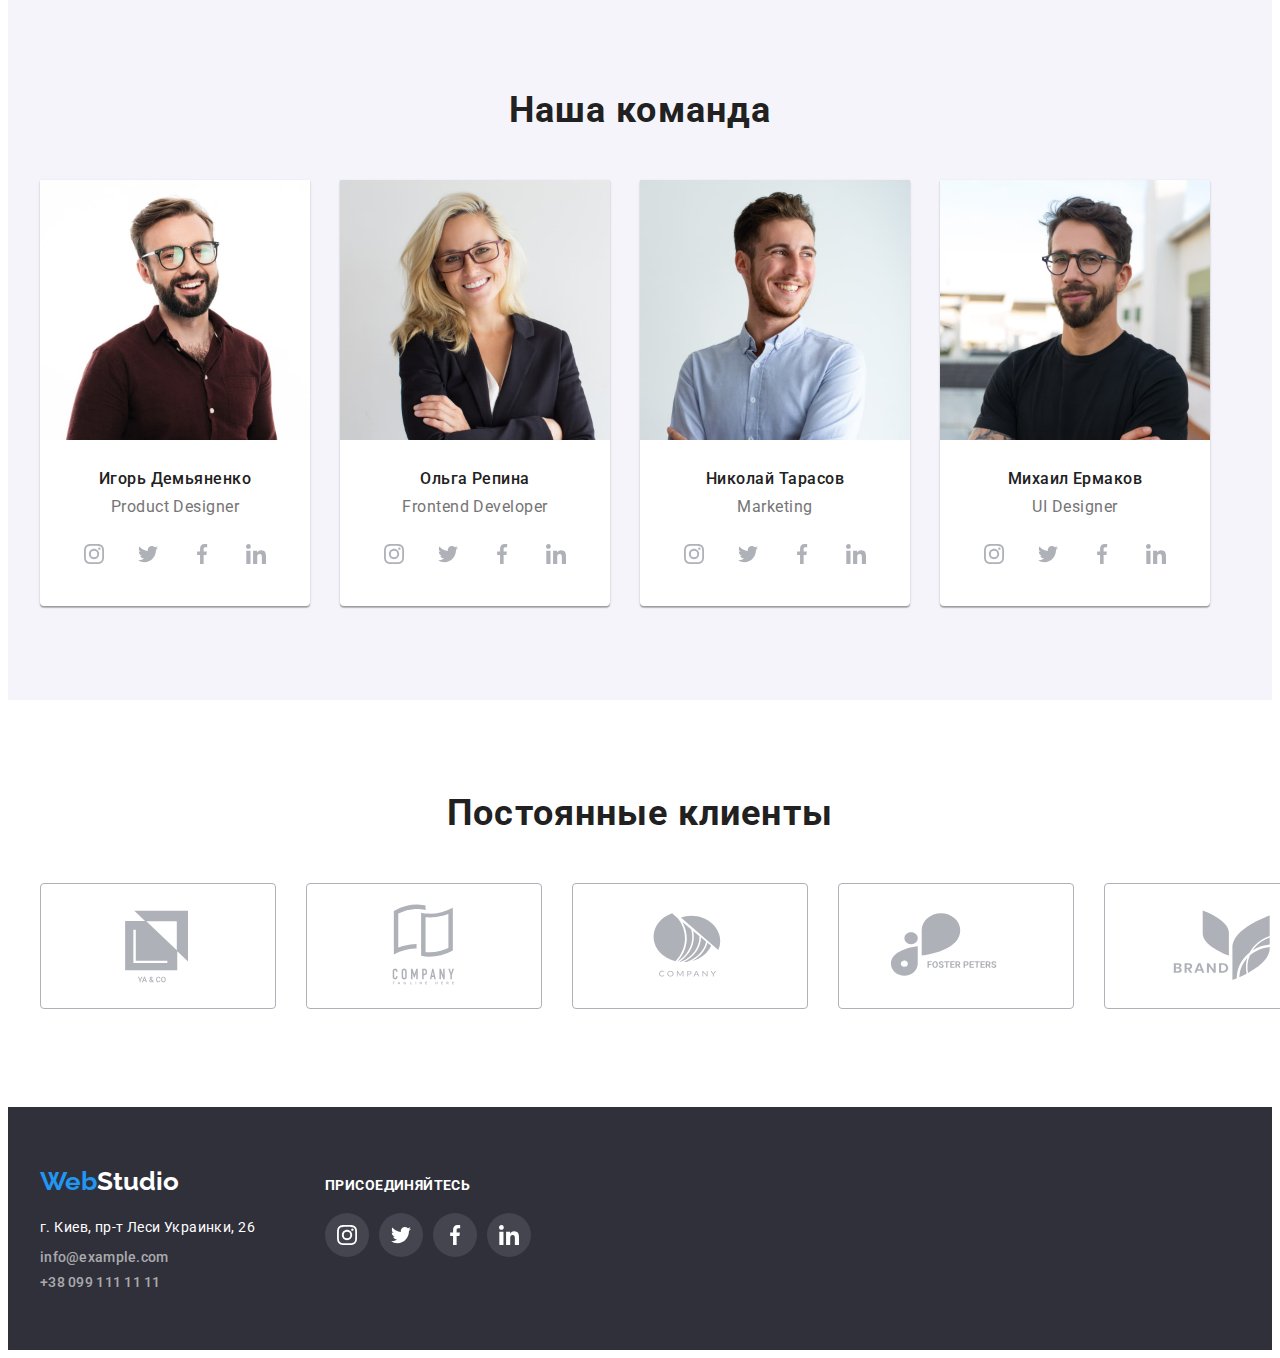
==== commit d8405c21: "upd" ====
--- a/index.html
+++ b/index.html
@@ -62,9 +62,17 @@
         <h2 class="visually-hidden">benefits</h2>
         <ul class="list flex list-benefits">
           <li class="benefit-cards">
-            <svg class="benefits-icon" width="70" height="70"> 
-               <use href="./images/icons.svg#icon-antenna"></use>
-            </svg>
+            <a 
+               class="benefit-link"
+               href=""
+               rel="noopener nooferrer"
+               target="_blank"
+               aria-label="antenna"
+               > 
+               <svg class="benefits-icon" width="70" height="70"> 
+                  <use href="./images/icons.svg#icon-antenna"></use>
+               </svg>
+            </a>
             <h3 class="benefit-title">Внимание к деталям</h3>
             <p class="benefit-text">
               Идейные соображения, а также начало повседневной работы по формированию позиции.
@@ -72,9 +80,17 @@
           </li>
 
           <li class="benefit-cards">
-            <svg class="benefits-icon" width="70" height="70"> 
-               <use href="./images/icons.svg#icon-astronaut"></use>
-            </svg>
+            <a 
+               class="benefit-link"
+               href=""
+               rel="noopener nooferrer"
+               target="_blank"
+               aria-label="clock"
+               > 
+               <svg class="benefits-icon" width="70" height="70"> 
+                  <use href="./images/icons.svg#icon-clock"></use>
+               </svg>
+            </a>
             <h3 class="benefit-title">Пунктуальность</h3>
             <p class="benefit-text">
               Задача организации, в особенности же рамки и место обучения кадров влечет за собой.
@@ -82,9 +98,17 @@
           </li>
 
           <li class="benefit-cards">
-            <svg class="benefits-icon" width="70" height="70"> 
-               <use href="./images/icons.svg#icon-diagram"></use>
-            </svg>
+            <a 
+               class="benefit-link"
+               href=""
+               rel="noopener nooferrer"
+               target="_blank"
+               aria-label="diagram"
+               > 
+               <svg class="benefits-icon" width="70" height="70"> 
+                  <use href="./images/icons.svg#icon-diagram"></use>
+               </svg>
+            </a>
             <h3 class="benefit-title">Планирование</h3>
             <p class="benefit-text">
               Равным образом консультация с широким активом в значительной степени обуславливает.
@@ -92,9 +116,17 @@
           </li>
 
           <li class="benefit-cards">
-            <svg class="benefits-icon" width="70" height="70"> 
-               <use href="./images/icons.svg#icon-antenna"></use>
-            </svg>
+            <a 
+               class="benefit-link"
+               href=""
+               rel="noopener nooferrer"
+               target="_blank"
+               aria-label="astronaut"
+               > 
+               <svg class="benefits-icon" width="70" height="70"> 
+                  <use href="./images/icons.svg#icon-astronaut"></use>
+               </svg>
+            </a>
             <h3 class="benefit-title">Современные технологии</h3>
             <p class="benefit-text">
               Значимость этих проблем настолько очевидна, что реализация плановых заданий.
@@ -379,7 +411,7 @@
 
       <section class="section">
          <div class="container"> 
-            <h3 class="title">Постоянные клиенты</h3>
+            <h2 class="title">Постоянные клиенты</h2>
             <ul class="list flex clients-list">
                <li>
                   <svg class="clients-icon" width="106px" height="60px"> 
@@ -440,7 +472,7 @@
  
 
       <div  class="foot-rigth-block">
-         <h3 class="foot-title">присоединяйтесь</h3>
+         <p class="foot-title">присоединяйтесь</з>
          <ul class="list flex social-list-foot">
                <li class="social-item">
                   <a 
--- a/css/styles.css
+++ b/css/styles.css
@@ -108,16 +108,14 @@
   color: var(--accent-text-color);
 }
 .contacts {
-  align-items: center;
-  justify-content: center;
   margin-left: auto;
   gap: 50px;
 }
 .contacts-item {
   display: flex;
-  justify-content: center;
 }
 .contacts-nav {
+  align-items: center;
   display: flex;
   font-weight: 500;
   font-size: 14px;
@@ -132,11 +130,11 @@
   color: var(--accent-text-color);
 }
 .contacts-icon {
-  fill: #757575;
+  fill: currentColor;
   margin-right: 10px;
 }
-.contacts-nav:hover .contacts-icon,
-.contacts-nav:focus .contacts-icon {
+.contacts-icon:hover,
+.contacts-icon:focus {
   fill: var(--accent-text-color);
 }
 
@@ -192,7 +190,7 @@
 
   background-repeat: no-repeat;
   background-image: linear-gradient(to right, rgba(47, 48, 58, 0.4), rgba(47, 48, 58, 0.4)),
-    url(/images/background.jpg);
+    url(../images/background.jpg);
   background-position: center;
 }
 
@@ -209,11 +207,23 @@
   clip: rect(0 0 0 0);
   overflow: hidden;
 }
+.list-benefits {
+  align-items: center;
+  justify-content: center;
+  gap: 30px;
+}
+.benefit-link {
+  align-items: center;
+  justify-content: center;
+  display: flex;
+  width: 270px;
+  height: 120px;
+  margin-bottom: 30px;
+  background: #F5F4FA;
+  border-radius: 4px;
+}
 .benefit-cards {
   width: 270px;
-}
-.list-benefits {
-  gap: 30px;
 }
 .benefit-title {
   font-weight: 700;
@@ -234,14 +244,6 @@
 .list-work {
   list-style: none;
   gap: 30px;
-}
-.benefits-icon {
-  width: 270px;
-  height: 120px;
-  background: #f5f4fa;
-  border-radius: 4px;
-  padding: 25px 100px;
-  margin-bottom: 30px;
 }
 /*hero section*/
 
@@ -287,8 +289,6 @@
   justify-content: center;
   gap: 10px;
 }
-.social-item {
-}
 .social-link {
   align-items: center;
   justify-content: center;
@@ -308,6 +308,26 @@
 .social-link:hover .social-icon,
 .social-link:focus .social-icon {
   fill: #ffffff;
+}
+
+/*clients section*/
+.clients-list {
+  gap: 30px;
+}
+.clients-icon {
+  width: 170px;
+  height: 92px;
+  padding: 16px 32px;
+
+  background-color: #ffffff;
+  border: 1px solid #afb1b8;
+  border-radius: 4px;
+  fill: #afb1b8;
+}
+.clients-icon:hover,
+.clients-icon:focus {
+  border: 1px solid #2196f3;
+  fill: #2196f3;
 }
 
 /*portfolio*/
@@ -408,27 +428,6 @@
     0px 2px 2px rgba(0, 0, 0, 0.12);
 }
 
-/*clients section*/
-.clients-list {
-  margin-top: 30px;
-  gap: 30px;
-}
-.clients-icon {
-  width: 170px;
-  height: 92px;
-  padding: 16px 32px;
-
-  background-color: #ffffff;
-  border: 1px solid #afb1b8;
-  border-radius: 4px;
-  fill: #afb1b8;
-}
-.clients-icon:hover,
-.clients-icon:focus {
-  border: 1px solid #2196f3;
-  fill: #2196f3;
-}
-
 /*footer*/
 .footer-bg {
   padding-top: 60px;
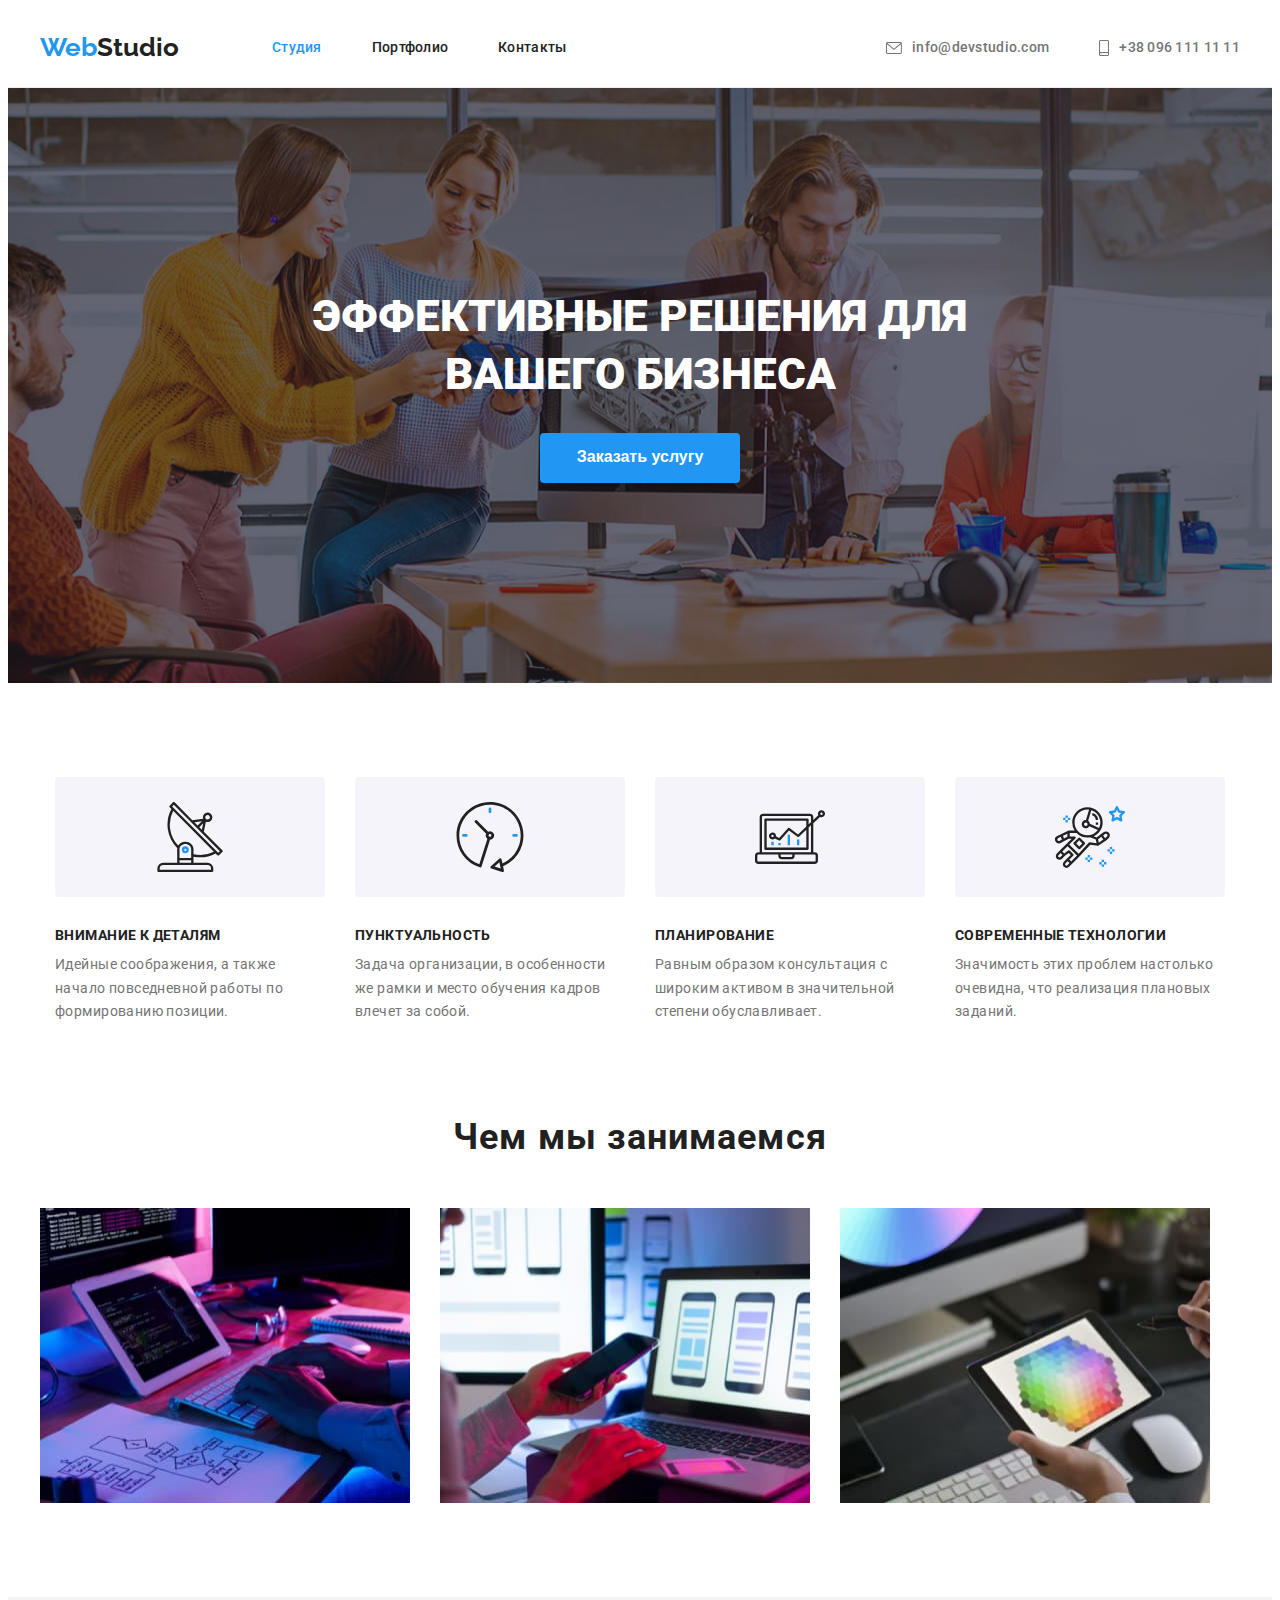
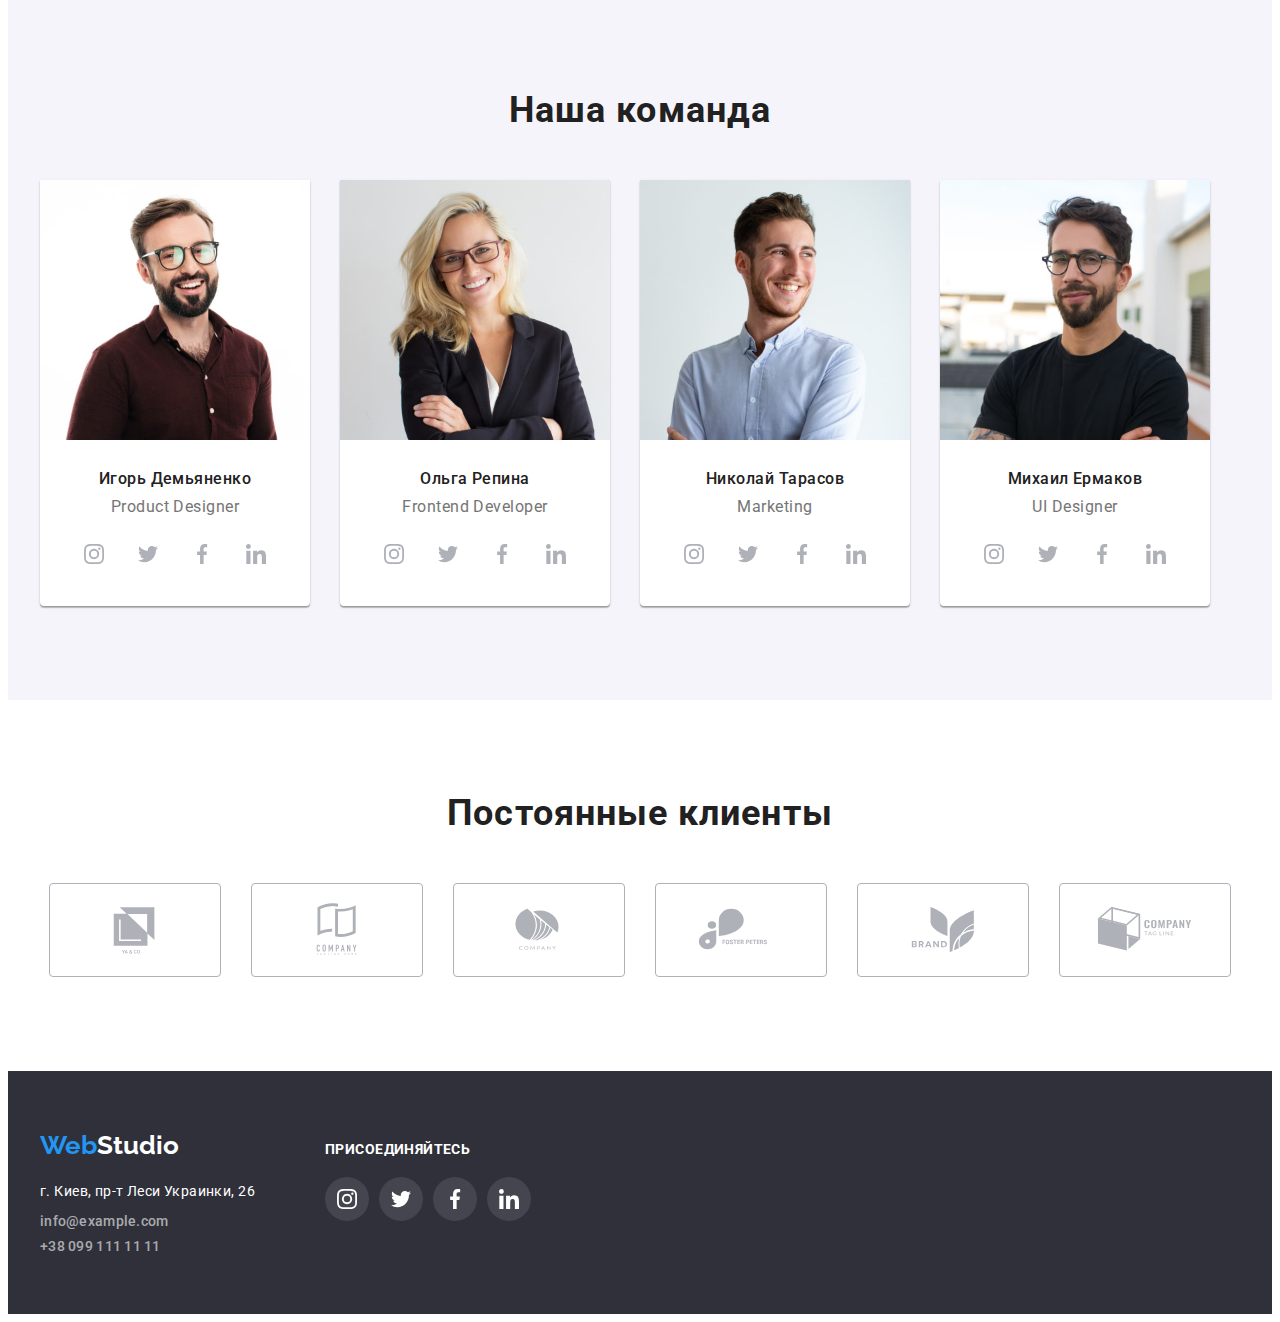
==== commit 09468107: "upd" ====
--- a/index.html
+++ b/index.html
@@ -414,34 +414,82 @@
             <h2 class="title">Постоянные клиенты</h2>
             <ul class="list flex clients-list">
                <li>
-                  <svg class="clients-icon" width="106px" height="60px"> 
-               <use href="./images/icons.svg#icon-Logo-1"></use>
-            </svg>
+                  <a 
+                     class="clients-link"
+                     href=""
+                     rel="noopener nooferrer"
+                     target="_blank"
+                     aria-label="Logo-1"
+                     > 
+                        <svg class="clients-icon" width="106" height="60"> 
+                           <use href="./images/icons.svg#icon-Logo-1"></use>
+                        </svg>
+                  </a>
                </li>
                <li>
-                  <svg class="clients-icon" width="106px" height="60px"> 
-               <use href="./images/icons.svg#icon-Logo-2"></use>
-            </svg>
+                  <a 
+                     class="clients-link"
+                     href=""
+                     rel="noopener nooferrer"
+                     target="_blank"
+                     aria-label="Logo-2"
+                     > 
+                        <svg class="clients-icon" width="106" height="60"> 
+                           <use href="./images/icons.svg#icon-Logo-2"></use>
+                        </svg>
+                  </a>
                </li>
                <li>
-                  <svg class="clients-icon" width="106px" height="60px"> 
-               <use href="./images/icons.svg#icon-Logo-3"></use>
-            </svg>
+                  <a 
+                     class="clients-link"
+                     href=""
+                     rel="noopener nooferrer"
+                     target="_blank"
+                     aria-label="Logo-3"
+                     > 
+                        <svg class="clients-icon" width="106" height="60"> 
+                           <use href="./images/icons.svg#icon-Logo-3"></use>
+                        </svg>
+                  </a>
                </li>
                <li>
-                  <svg class="clients-icon" width="106px" height="60px"> 
-               <use href="./images/icons.svg#icon-Logo-4"></use>
-            </svg>
+                  <a 
+                     class="clients-link"
+                     href=""
+                     rel="noopener nooferrer"
+                     target="_blank"
+                     aria-label="Logo-4"
+                     > 
+                        <svg class="clients-icon" width="106" height="60"> 
+                           <use href="./images/icons.svg#icon-Logo-4"></use>
+                        </svg>
+                  </a>
                </li>
                <li>
-                  <svg class="clients-icon" width="106px" height="60px"> 
-               <use href="./images/icons.svg#icon-Logo-5"></use>
-            </svg>
+                  <a 
+                     class="clients-link"
+                     href=""
+                     rel="noopener nooferrer"
+                     target="_blank"
+                     aria-label="Logo-5"
+                     > 
+                        <svg class="clients-icon" width="106" height="60"> 
+                           <use href="./images/icons.svg#icon-Logo-5"></use>
+                        </svg>
+                  </a>
                </li>
                <li>
-                  <svg class="clients-icon" width="106px" height="60px"> 
-               <use href="./images/icons.svg#icon-Logo-6"></use>
-            </svg>
+                  <a 
+                     class="clients-link"
+                     href=""
+                     rel="noopener nooferrer"
+                     target="_blank"
+                     aria-label="Logo-6"
+                     > 
+                        <svg class="clients-icon" width="106" height="60"> 
+                           <use href="./images/icons.svg#icon-Logo-6"></use>
+                        </svg>
+                  </a>
                </li>
             </ul>
          </div>
--- a/css/styles.css
+++ b/css/styles.css
@@ -219,7 +219,7 @@
   width: 270px;
   height: 120px;
   margin-bottom: 30px;
-  background: #F5F4FA;
+  background: #f5f4fa;
   border-radius: 4px;
 }
 .benefit-cards {
@@ -312,23 +312,34 @@
 
 /*clients section*/
 .clients-list {
+  align-items: center;
+  justify-content: center;
   gap: 30px;
 }
-.clients-icon {
+
+.clients-link {
   width: 170px;
   height: 92px;
-  padding: 16px 32px;
+  align-items: center;
+  justify-content: center;
+  display: flex;
 
   background-color: #ffffff;
   border: 1px solid #afb1b8;
   border-radius: 4px;
+}
+.clients-icon {
   fill: #afb1b8;
 }
-.clients-icon:hover,
-.clients-icon:focus {
+.clients-link:hover,
+.clients-link:focus{
   border: 1px solid #2196f3;
-  fill: #2196f3;
-}
+}
+.clients-link:hover .clients-icon,
+.clients-link:focus .clients-icon{
+   fill: #2196f3;
+}
+
 
 /*portfolio*/
 
